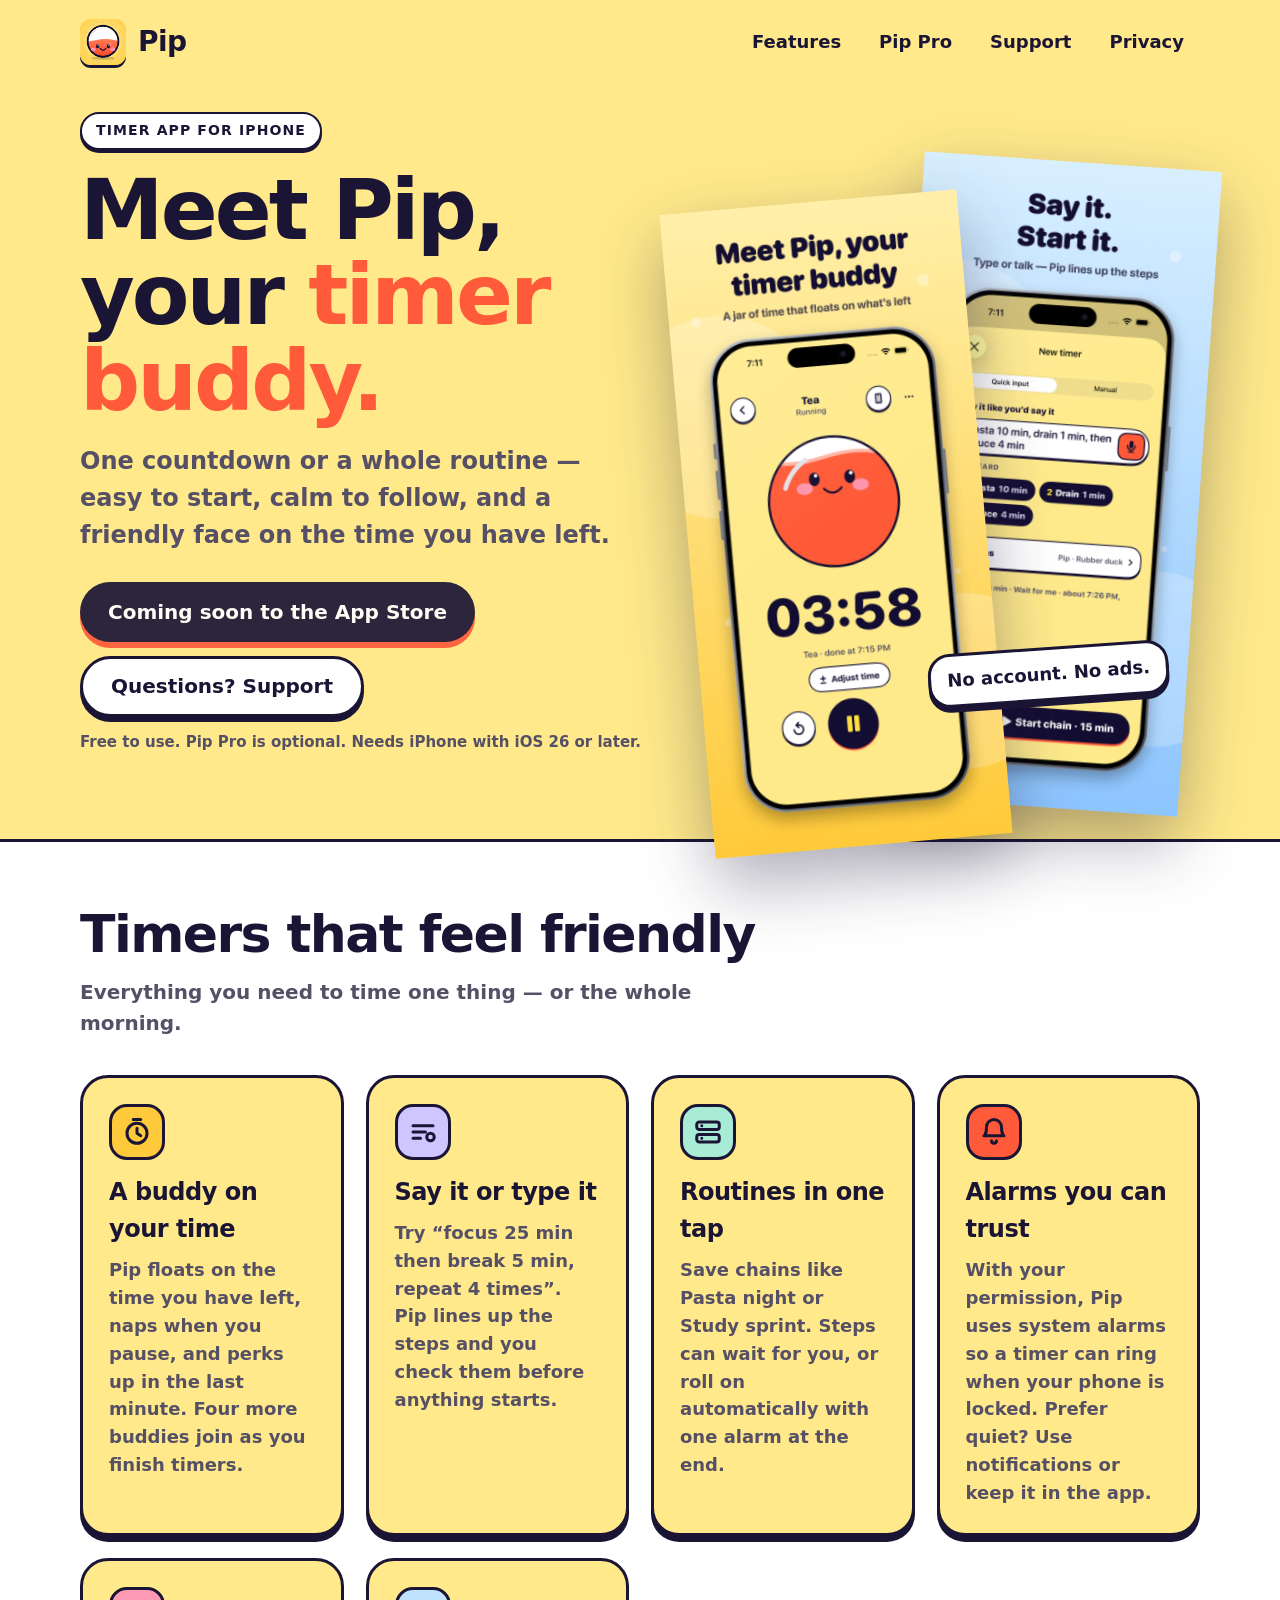
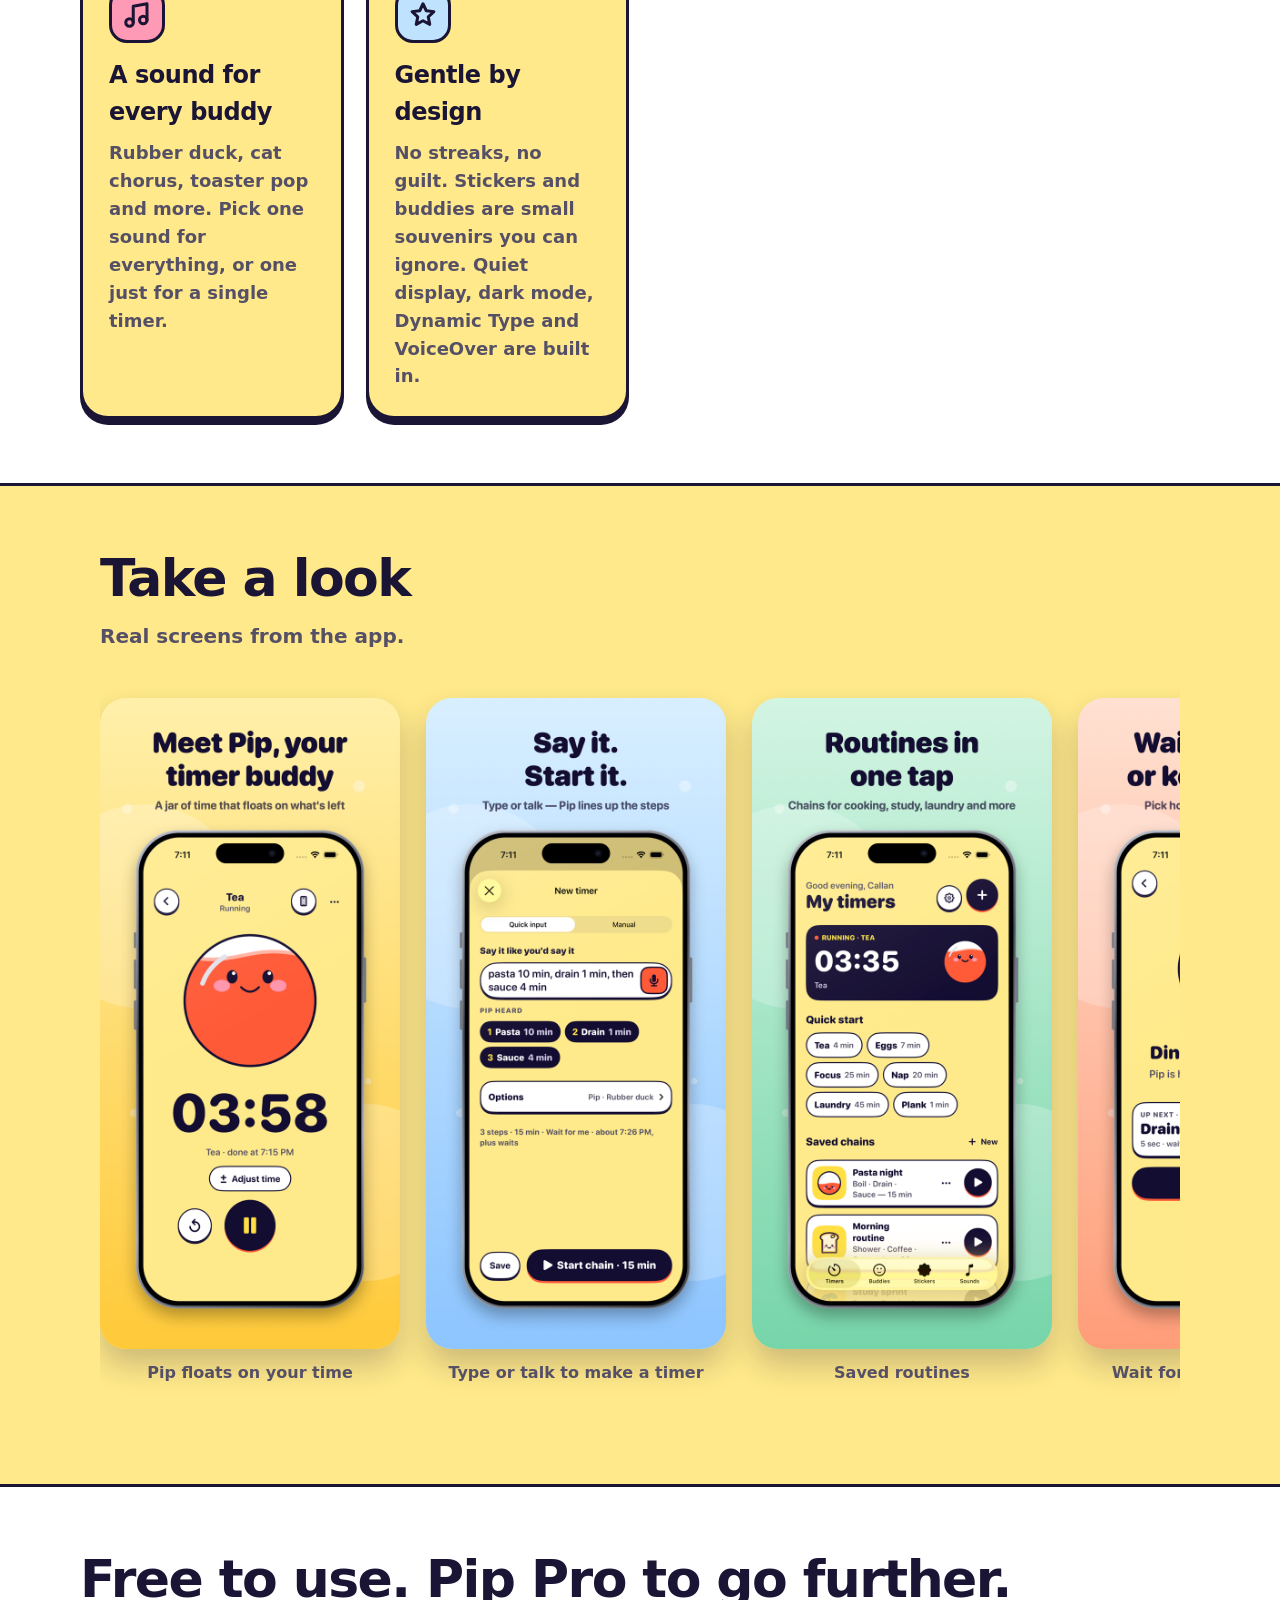
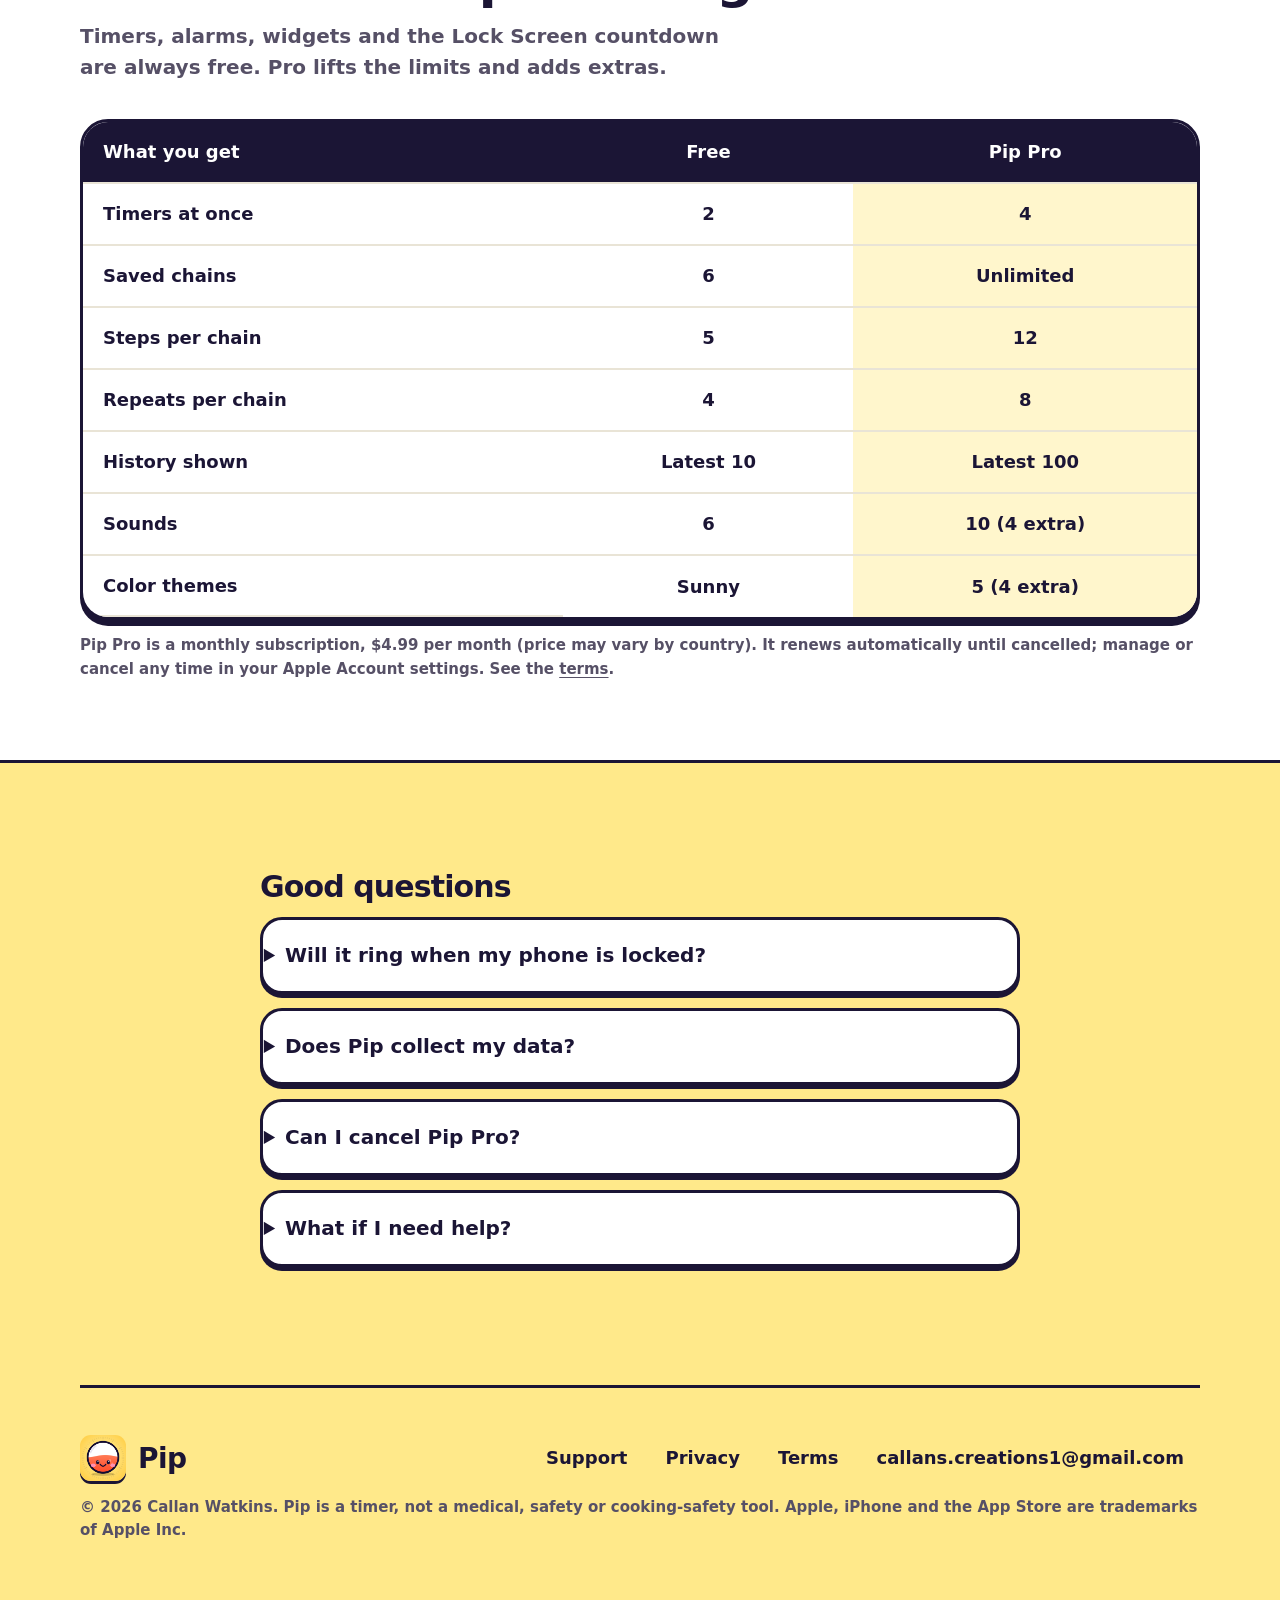
==== index.html @ 09d7d2af "Pip website, support, privacy and terms pages Co-Authored-By: Claude Sonnet 5.5 <noreply@anthropic.c" ====
<!doctype html>
<html lang="en">
<head>
<meta charset="utf-8">
<meta name="viewport" content="width=device-width, initial-scale=1">
<title>Pip — your friendly timer buddy for iPhone</title>
<meta name="description" content="Pip is a cheerful timer for iPhone: one countdown or a whole routine, a buddy on your time, and alarms you can trust. Free, with an optional Pip Pro.">
<meta name="theme-color" content="#ffe98a">
<meta property="og:title" content="Pip — your friendly timer buddy for iPhone">
<meta property="og:description" content="Pip is a cheerful timer for iPhone: one countdown or a whole routine, a buddy on your time, and alarms you can trust. Free, with an optional Pip Pro.">
<meta property="og:type" content="website">
<meta property="og:image" content="https://callan-watkins.github.io/pip-timer/assets/og-image.png">
<meta name="twitter:card" content="summary_large_image">
<link rel="icon" href="assets/favicon.png">
<link rel="apple-touch-icon" href="assets/icon-180.png">
<link rel="stylesheet" href="assets/style.css?v=2">
</head>
<body>
<a class="skip" href="#main">Skip to content</a>
<div class="wrap">
<header class="top">
  <a class="brand" href="./"><img src="assets/icon-180.png" alt="" width="46" height="46">Pip</a>
  <nav class="links" aria-label="Main">
    <a href="./#features">Features</a><a href="./#pro">Pip Pro</a><a href="support.html">Support</a><a href="privacy.html">Privacy</a>
  </nav>
</header>
<main id="main">

<section class="hero" aria-labelledby="h">
  <div>
    <span class="eyebrow">Timer app for iPhone</span>
    <h1 id="h">Meet Pip, your <span class="pop">timer buddy.</span></h1>
    <p class="lead">One countdown or a whole routine — easy to start, calm to follow, and a friendly face on the time you have left.</p>
    <div class="cta">
      <a class="btn" href="#" aria-disabled="true" role="button">Coming soon to the App Store</a>
      <a class="btn ghost" href="support.html">Questions? Support</a>
    </div>
    <p class="note">Free to use. Pip Pro is optional. Needs iPhone with iOS 26 or later.</p>
  </div>
  <div class="phones" aria-hidden="true">
    <img src="assets/screens/01-pip-floats.png" alt="" width="660" height="1434">
    <img src="assets/screens/02-say-it.png" alt="" width="660" height="1434">
    <div class="sticker">No account. No ads.</div>
  </div>
</section>

<section id="features" class="band" aria-labelledby="fh">
  <div class="wrap">
    <h2 id="fh">Timers that feel friendly</h2>
    <p class="sub">Everything you need to time one thing — or the whole morning.</p>
    <div class="grid"><article class="card"><span class="ico "><svg viewBox="0 0 24 24" aria-hidden="true"><circle cx="12" cy="13" r="8"/><path d="M12 9v4l3 2M9 2h6"/></svg></span><h3>A buddy on your time</h3><p>Pip floats on the time you have left, naps when you pause, and perks up in the last minute. Four more buddies join as you finish timers.</p></article>
<article class="card"><span class="ico p"><svg viewBox="0 0 24 24" aria-hidden="true"><path d="M4 7h16M4 12h10M4 17h6"/><circle cx="18" cy="16" r="3"/></svg></span><h3>Say it or type it</h3><p>Try “focus 25 min then break 5 min, repeat 4 times”. Pip lines up the steps and you check them before anything starts.</p></article>
<article class="card"><span class="ico g"><svg viewBox="0 0 24 24" aria-hidden="true"><rect x="3" y="4" width="18" height="6" rx="2"/><rect x="3" y="14" width="18" height="6" rx="2"/><path d="M7 7h.01M7 17h.01"/></svg></span><h3>Routines in one tap</h3><p>Save chains like Pasta night or Study sprint. Steps can wait for you, or roll on automatically with one alarm at the end.</p></article>
<article class="card"><span class="ico o"><svg viewBox="0 0 24 24" aria-hidden="true"><path d="M6 8a6 6 0 1 1 12 0c0 6 2 7 2 7H4s2-1 2-7"/><path d="M10 19a2 2 0 0 0 4 0"/></svg></span><h3>Alarms you can trust</h3><p>With your permission, Pip uses system alarms so a timer can ring when your phone is locked. Prefer quiet? Use notifications or keep it in the app.</p></article>
<article class="card"><span class="ico k"><svg viewBox="0 0 24 24" aria-hidden="true"><path d="M9 18V5l11-2v13"/><circle cx="6" cy="18" r="3"/><circle cx="17" cy="16" r="3"/></svg></span><h3>A sound for every buddy</h3><p>Rubber duck, cat chorus, toaster pop and more. Pick one sound for everything, or one just for a single timer.</p></article>
<article class="card"><span class="ico s"><svg viewBox="0 0 24 24" aria-hidden="true"><path d="M12 3l2.6 5.6 6.1.7-4.5 4.2 1.2 6L12 16.6 6.6 19.5l1.2-6L3.3 9.3l6.1-.7z"/></svg></span><h3>Gentle by design</h3><p>No streaks, no guilt. Stickers and buddies are small souvenirs you can ignore. Quiet display, dark mode, Dynamic Type and VoiceOver are built in.</p></article></div>
  </div>
</section>

<section aria-labelledby="gh">
  <div class="wrap">
    <h2 id="gh">Take a look</h2>
    <p class="sub">Real screens from the app.</p>
    <div class="gallery" role="list" tabindex="0" aria-label="App screenshots"><figure><img src="assets/screens/01-pip-floats.png" alt="Pip app screenshot: Pip floats on your time" loading="lazy" width="660" height="1434"><figcaption>Pip floats on your time</figcaption></figure>
<figure><img src="assets/screens/02-say-it.png" alt="Pip app screenshot: Type or talk to make a timer" loading="lazy" width="660" height="1434"><figcaption>Type or talk to make a timer</figcaption></figure>
<figure><img src="assets/screens/03-routines.png" alt="Pip app screenshot: Saved routines" loading="lazy" width="660" height="1434"><figcaption>Saved routines</figcaption></figure>
<figure><img src="assets/screens/04-wait-for-me.png" alt="Pip app screenshot: Wait for me, or automatic" loading="lazy" width="660" height="1434"><figcaption>Wait for me, or automatic</figcaption></figure>
<figure><img src="assets/screens/05-buddies.png" alt="Pip app screenshot: Five buddies" loading="lazy" width="660" height="1434"><figcaption>Five buddies</figcaption></figure>
<figure><img src="assets/screens/06-sounds.png" alt="Pip app screenshot: Every buddy has its own sound" loading="lazy" width="660" height="1434"><figcaption>Every buddy has its own sound</figcaption></figure>
<figure><img src="assets/screens/07-pro.png" alt="Pip app screenshot: Pip Pro" loading="lazy" width="660" height="1434"><figcaption>Pip Pro</figcaption></figure></div>
  </div>
</section>

<section id="pro" class="band" aria-labelledby="ph">
  <div class="wrap">
    <h2 id="ph">Free to use. Pip Pro to go further.</h2>
    <p class="sub">Timers, alarms, widgets and the Lock Screen countdown are always free. Pro lifts the limits and adds extras.</p>
    <table class="compare">
      <caption class="sr" style="position:absolute;left:-999px">Free compared with Pip Pro</caption>
      <thead><tr><th scope="col">What you get</th><th scope="col">Free</th><th scope="col">Pip Pro</th></tr></thead>
      <tbody>
        <tr><th scope="row">Timers at once</th><td>2</td><td class="pro">4</td></tr>
        <tr><th scope="row">Saved chains</th><td>6</td><td class="pro">Unlimited</td></tr>
        <tr><th scope="row">Steps per chain</th><td>5</td><td class="pro">12</td></tr>
        <tr><th scope="row">Repeats per chain</th><td>4</td><td class="pro">8</td></tr>
        <tr><th scope="row">History shown</th><td>Latest 10</td><td class="pro">Latest 100</td></tr>
        <tr><th scope="row">Sounds</th><td>6</td><td class="pro">10 (4 extra)</td></tr>
        <tr><th scope="row">Color themes</th><td>Sunny</td><td class="pro">5 (4 extra)</td></tr>
      </tbody>
    </table>
    <p class="note">Pip Pro is a monthly subscription, $4.99 per month (price may vary by country). It renews automatically until cancelled; manage or cancel any time in your Apple Account settings. See the <a href="terms.html">terms</a>.</p>
  </div>
</section>

<section aria-labelledby="qh">
  <div class="wrap prose">
    <h2 id="qh">Good questions</h2>
    <details><summary>Will it ring when my phone is locked?</summary><p>With your permission Pip uses iOS system alarms, which are made for this. You can also choose normal notifications (these follow your silent and Focus settings) or keep timers in the app only. Pip always shows which one a timer is using.</p></details>
    <details><summary>Does Pip collect my data?</summary><p>No. There are no accounts, ads, analytics or tracking, and Pip doesn’t use the network. Your timers, name and settings stay on your iPhone. Read the <a href="privacy.html">privacy policy</a>.</p></details>
    <details><summary>Can I cancel Pip Pro?</summary><p>Any time, in Settings → your name → Subscriptions on your iPhone. You keep Pro until the end of the period you paid for, then Pip goes back to the free limits. Nothing you made is deleted.</p></details>
    <details><summary>What if I need help?</summary><p>Email <a href="mailto:callans.creations1@gmail.com">callans.creations1@gmail.com</a> or visit the <a href="support.html">support page</a>.</p></details>
  </div>
</section>

</main>
<footer>
  <div class="cols">
    <a class="brand" href="./"><img src="assets/icon-180.png" alt="" width="46" height="46">Pip</a>
    <nav class="links" aria-label="Footer">
      <a href="support.html">Support</a><a href="privacy.html">Privacy</a><a href="terms.html">Terms</a><a href="mailto:callans.creations1@gmail.com">callans.creations1@gmail.com</a>
    </nav>
  </div>
  <p class="small">&copy; 2026 Callan Watkins. Pip is a timer, not a medical, safety or cooking-safety tool. Apple, iPhone and the App Store are trademarks of Apple Inc.</p>
</footer>
</div>
</body>
</html>
---- assets/style.css ----
:root {
  --sun: #ffe98a; --sun-deep: #ffc93c; --ink: #1b1535; --ink-2: #565066; --paper: #ffffff; --cream: #fff6cc;
  --orange: #ff5a3a; --purple: #7b65ff; --green: #17b890; --pink: #ff9ab6; --line: #e9e4d6;
  --bg: var(--sun); --card: var(--paper); --text: var(--ink); --muted: var(--ink-2); --shadow: var(--ink);
  --radius: 28px;
  --font: ui-rounded, "SF Pro Rounded", "Nunito", "Avenir Next Rounded", system-ui, -apple-system, "Segoe UI", sans-serif;
}
@media (prefers-color-scheme: dark) {
  :root { --bg: #15112b; --card: #262044; --text: #f6f2ff; --muted: #bdb5d6; --shadow: #05030c; --line: #3a3263; --cream: #302958; }
}
* { box-sizing: border-box; }
html { scroll-behavior: smooth; }
@media (prefers-reduced-motion: reduce) { html { scroll-behavior: auto; } * { animation: none !important; transition: none !important; } }
body { margin: 0; font-family: var(--font); background: var(--bg); color: var(--text); line-height: 1.55; font-size: 18px; -webkit-font-smoothing: antialiased; }
img { max-width: 100%; height: auto; display: block; }
a { color: inherit; text-underline-offset: 3px; }
a:focus-visible, button:focus-visible, summary:focus-visible { outline: 4px solid var(--purple); outline-offset: 3px; border-radius: 12px; }
.wrap { width: min(1120px, 100% - 40px); margin-inline: auto; }
.skip { position: absolute; left: -999px; top: 8px; background: var(--ink); color: #fff; padding: 10px 16px; border-radius: 12px; z-index: 10; }
.skip:focus { left: 12px; }

header.top { display: flex; align-items: center; justify-content: space-between; padding: 18px 0; gap: 16px; flex-wrap: wrap; }
.brand { display: flex; align-items: center; gap: 12px; font-weight: 900; font-size: 28px; text-decoration: none; letter-spacing: -0.02em; }
.brand img { width: 46px; height: 46px; border-radius: 11px; box-shadow: 0 3px 0 var(--shadow); }
nav.links { display: flex; gap: 6px; flex-wrap: wrap; }
nav.links a { text-decoration: none; font-weight: 800; padding: 10px 16px; border-radius: 999px; min-height: 44px; display: inline-flex; align-items: center; }
nav.links a:hover, nav.links a[aria-current] { background: var(--card); box-shadow: 0 3px 0 var(--shadow); border: 2px solid var(--shadow); padding: 8px 14px; }

.hero { display: grid; grid-template-columns: 1.05fr 0.95fr; gap: 40px; align-items: center; padding: 28px 0 70px; }
.eyebrow { display: inline-block; font-weight: 900; font-size: 14px; letter-spacing: 0.08em; text-transform: uppercase; background: var(--card); border: 2px solid var(--shadow); border-radius: 999px; padding: 6px 14px; box-shadow: 0 3px 0 var(--shadow); }
h1 { font-size: clamp(44px, 7vw, 84px); line-height: 1.02; letter-spacing: -0.035em; margin: 18px 0 18px; font-weight: 900; }
h1 .pop { color: var(--orange); }
.lead { font-size: clamp(19px, 2.2vw, 24px); color: var(--muted); max-width: 34ch; margin: 0 0 28px; font-weight: 600; }
.cta { display: flex; gap: 14px; flex-wrap: wrap; align-items: center; }
.btn { display: inline-flex; align-items: center; justify-content: center; gap: 10px; min-height: 60px; padding: 12px 28px; text-align: center; border-radius: 999px; font-weight: 900; font-size: 20px; text-decoration: none; background: var(--ink); color: #fff; box-shadow: 0 6px 0 var(--orange); transition: transform .12s, box-shadow .12s; border: 0; cursor: pointer; font-family: inherit; }
.btn:hover { transform: translateY(2px); box-shadow: 0 4px 0 var(--orange); }
.btn:active { transform: translateY(5px); box-shadow: 0 1px 0 var(--orange); }
.btn.ghost { background: var(--card); color: var(--text); border: 3px solid var(--shadow); box-shadow: 0 5px 0 var(--shadow); }
.btn[aria-disabled="true"] { opacity: .92; cursor: default; }
.note { font-size: 15px; color: var(--muted); font-weight: 700; margin-top: 14px; }
@media (prefers-color-scheme: dark) { .btn { background: var(--sun-deep); color: var(--ink); } }

.phones { position: relative; min-height: 560px; }
.phones img { position: absolute; width: 58%; filter: drop-shadow(0 28px 34px rgba(27,21,53,.35)); }
.phones img:nth-child(1) { left: 0; top: 40px; transform: rotate(-5deg); z-index: 2; }
.phones img:nth-child(2) { right: 0; top: 0; transform: rotate(4deg); }
.sticker { position: absolute; z-index: 3; right: 6%; bottom: 20px; background: var(--card); border: 3px solid var(--shadow); box-shadow: 0 5px 0 var(--shadow); border-radius: 22px; padding: 10px 16px; font-weight: 900; transform: rotate(-4deg); }

section { padding: 64px 0; }
h2 { font-size: clamp(32px, 4.4vw, 52px); line-height: 1.08; letter-spacing: -0.03em; margin: 0 0 14px; font-weight: 900; }
.sub { color: var(--muted); font-weight: 600; font-size: 20px; max-width: 46ch; margin: 0 0 36px; }
.band { background: var(--card); border-block: 3px solid var(--shadow); width: 100vw; margin-left: calc(50% - 50vw); }
body { overflow-x: clip; }
.grid { display: grid; grid-template-columns: repeat(auto-fit, minmax(260px, 1fr)); gap: 22px; }
.card { background: var(--card); border: 3px solid var(--shadow); border-radius: var(--radius); padding: 26px; box-shadow: 0 6px 0 var(--shadow); }
.band .card { background: var(--bg); }
.card h3 { margin: 14px 0 8px; font-size: 24px; letter-spacing: -0.02em; }
.card p { margin: 0; color: var(--muted); font-weight: 600; }
.ico { width: 56px; height: 56px; border-radius: 18px; display: grid; place-items: center; border: 3px solid var(--shadow); background: var(--sun-deep); }
.ico svg { width: 30px; height: 30px; stroke: var(--ink); fill: none; stroke-width: 2.4; stroke-linecap: round; stroke-linejoin: round; }
.ico.o { background: var(--orange); } .ico.p { background: #cfc6ff; } .ico.g { background: #a8ecd6; } .ico.k { background: var(--pink); } .ico.s { background: #bfe3ff; }

.gallery { display: flex; gap: 26px; overflow-x: auto; padding: 10px 4px 34px; scroll-snap-type: x mandatory; -webkit-overflow-scrolling: touch; }
.gallery figure { margin: 0; flex: 0 0 min(300px, 72vw); scroll-snap-align: start; }
.gallery img { border-radius: 26px; box-shadow: 0 16px 30px rgba(27,21,53,.22); }
.gallery figcaption { text-align: center; font-weight: 800; margin-top: 12px; color: var(--muted); font-size: 16px; }

table.compare { width: 100%; border-collapse: separate; border-spacing: 0; background: var(--card); border: 3px solid var(--shadow); border-radius: var(--radius); overflow: hidden; box-shadow: 0 6px 0 var(--shadow); }
.compare th, .compare td { padding: 16px 20px; text-align: left; border-bottom: 2px solid var(--line); font-weight: 700; }
.compare thead th { background: var(--ink); color: #fff; font-size: 18px; }
@media (prefers-color-scheme: dark) { .compare thead th { background: var(--sun-deep); color: var(--ink); } }
.compare tr:last-child td { border-bottom: 0; }
.compare td:nth-child(n+2), .compare th:nth-child(n+2) { text-align: center; }
.compare td.pro { background: var(--cream); font-weight: 900; }

details { background: var(--card); border: 3px solid var(--shadow); border-radius: 22px; padding: 4px 22px; margin: 0 0 14px; box-shadow: 0 4px 0 var(--shadow); }
summary { cursor: pointer; font-weight: 900; font-size: 20px; padding: 16px 0; min-height: 44px; list-style-position: outside; }
details p, details li { color: var(--muted); font-weight: 600; margin: 0 0 16px; }
details ul { padding-left: 22px; margin: 0 0 16px; }

.prose { max-width: 760px; }
.prose h1 { font-size: clamp(38px, 6vw, 60px); }
.prose h2 { font-size: 30px; margin-top: 44px; }
.prose p, .prose li { font-weight: 600; color: var(--text); }
.prose .muted { color: var(--muted); }
.panel { background: var(--card); border: 3px solid var(--shadow); box-shadow: 0 6px 0 var(--shadow); border-radius: var(--radius); padding: 26px; margin: 26px 0; }

footer { padding: 46px 0 60px; border-top: 3px solid var(--shadow); margin-top: 40px; }
footer .cols { display: flex; justify-content: space-between; gap: 24px; flex-wrap: wrap; align-items: center; }
footer a { font-weight: 800; }
footer .small { color: var(--muted); font-size: 15px; font-weight: 600; margin-top: 14px; }

@media (max-width: 860px) {
  .hero { grid-template-columns: 1fr; padding-bottom: 40px; }
  .phones { min-height: 480px; max-width: 520px; margin-inline: auto; width: 100%; }
  section { padding: 44px 0; }
}
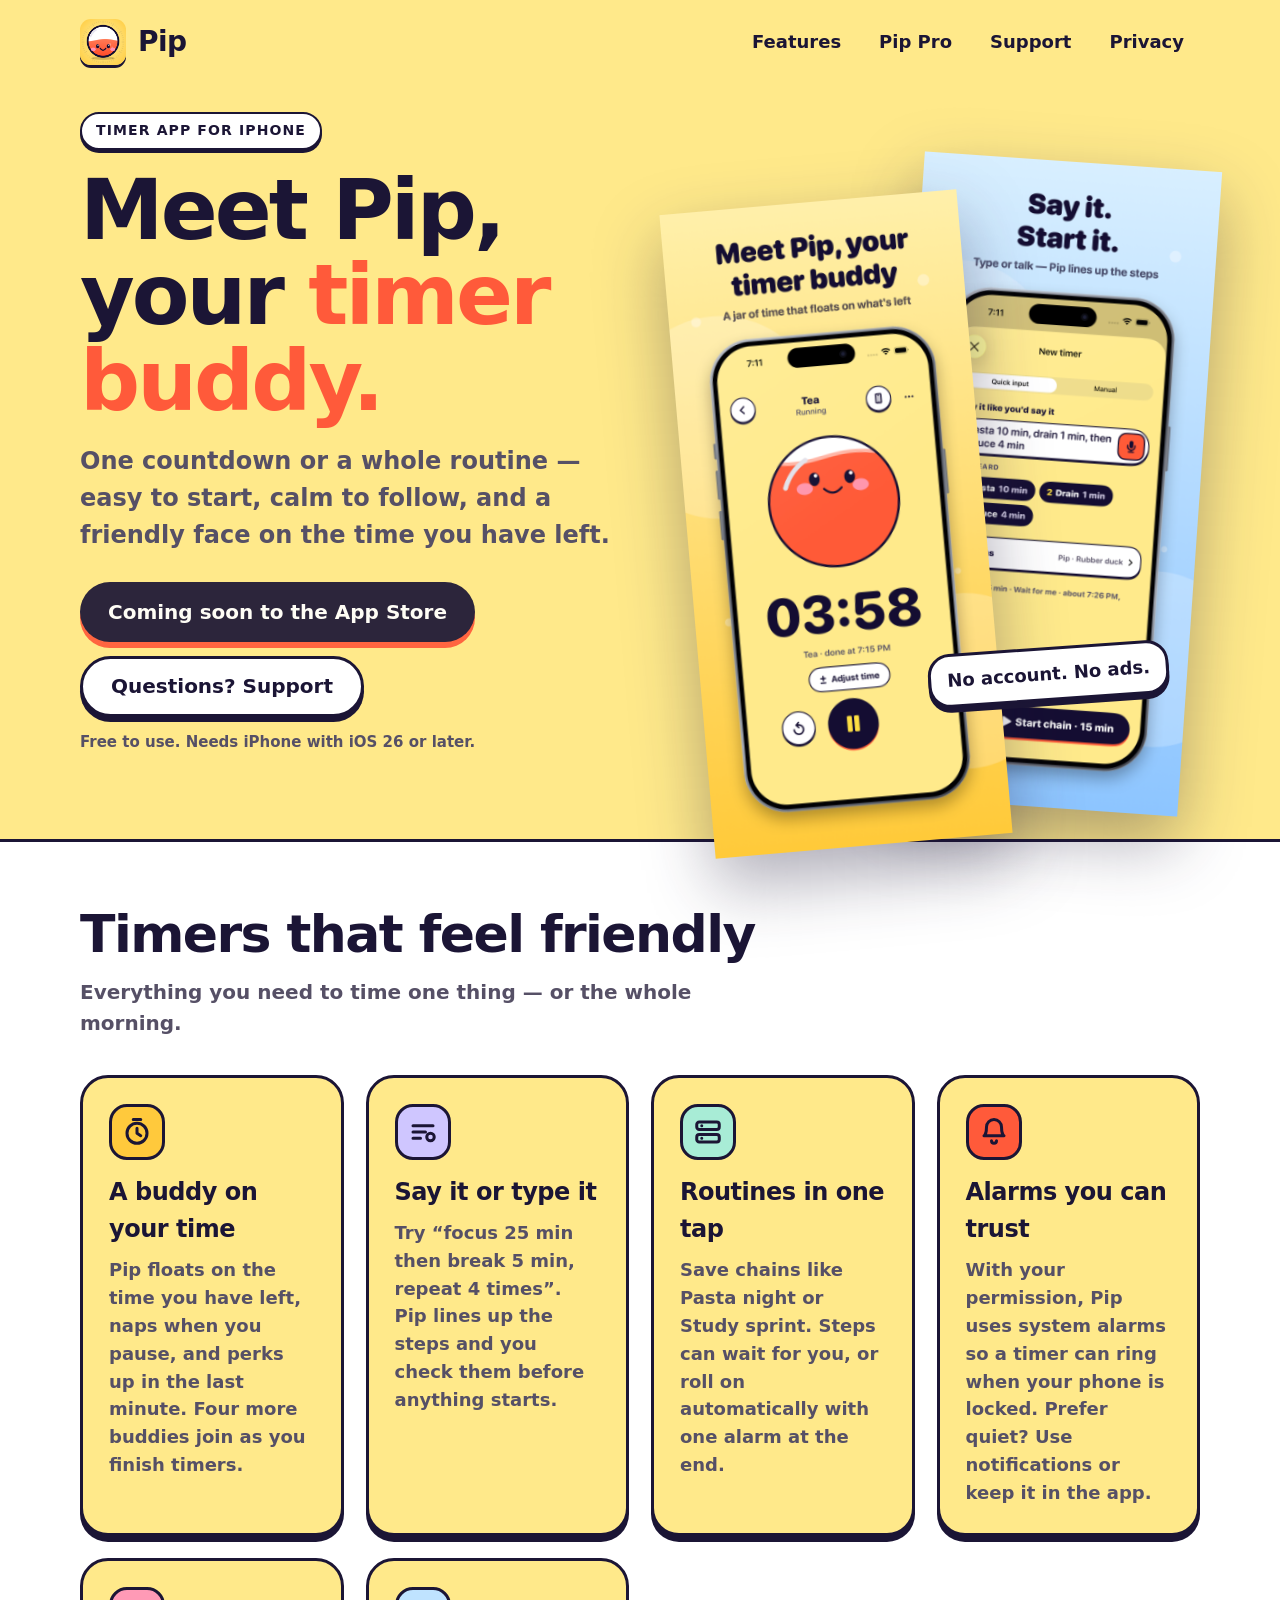
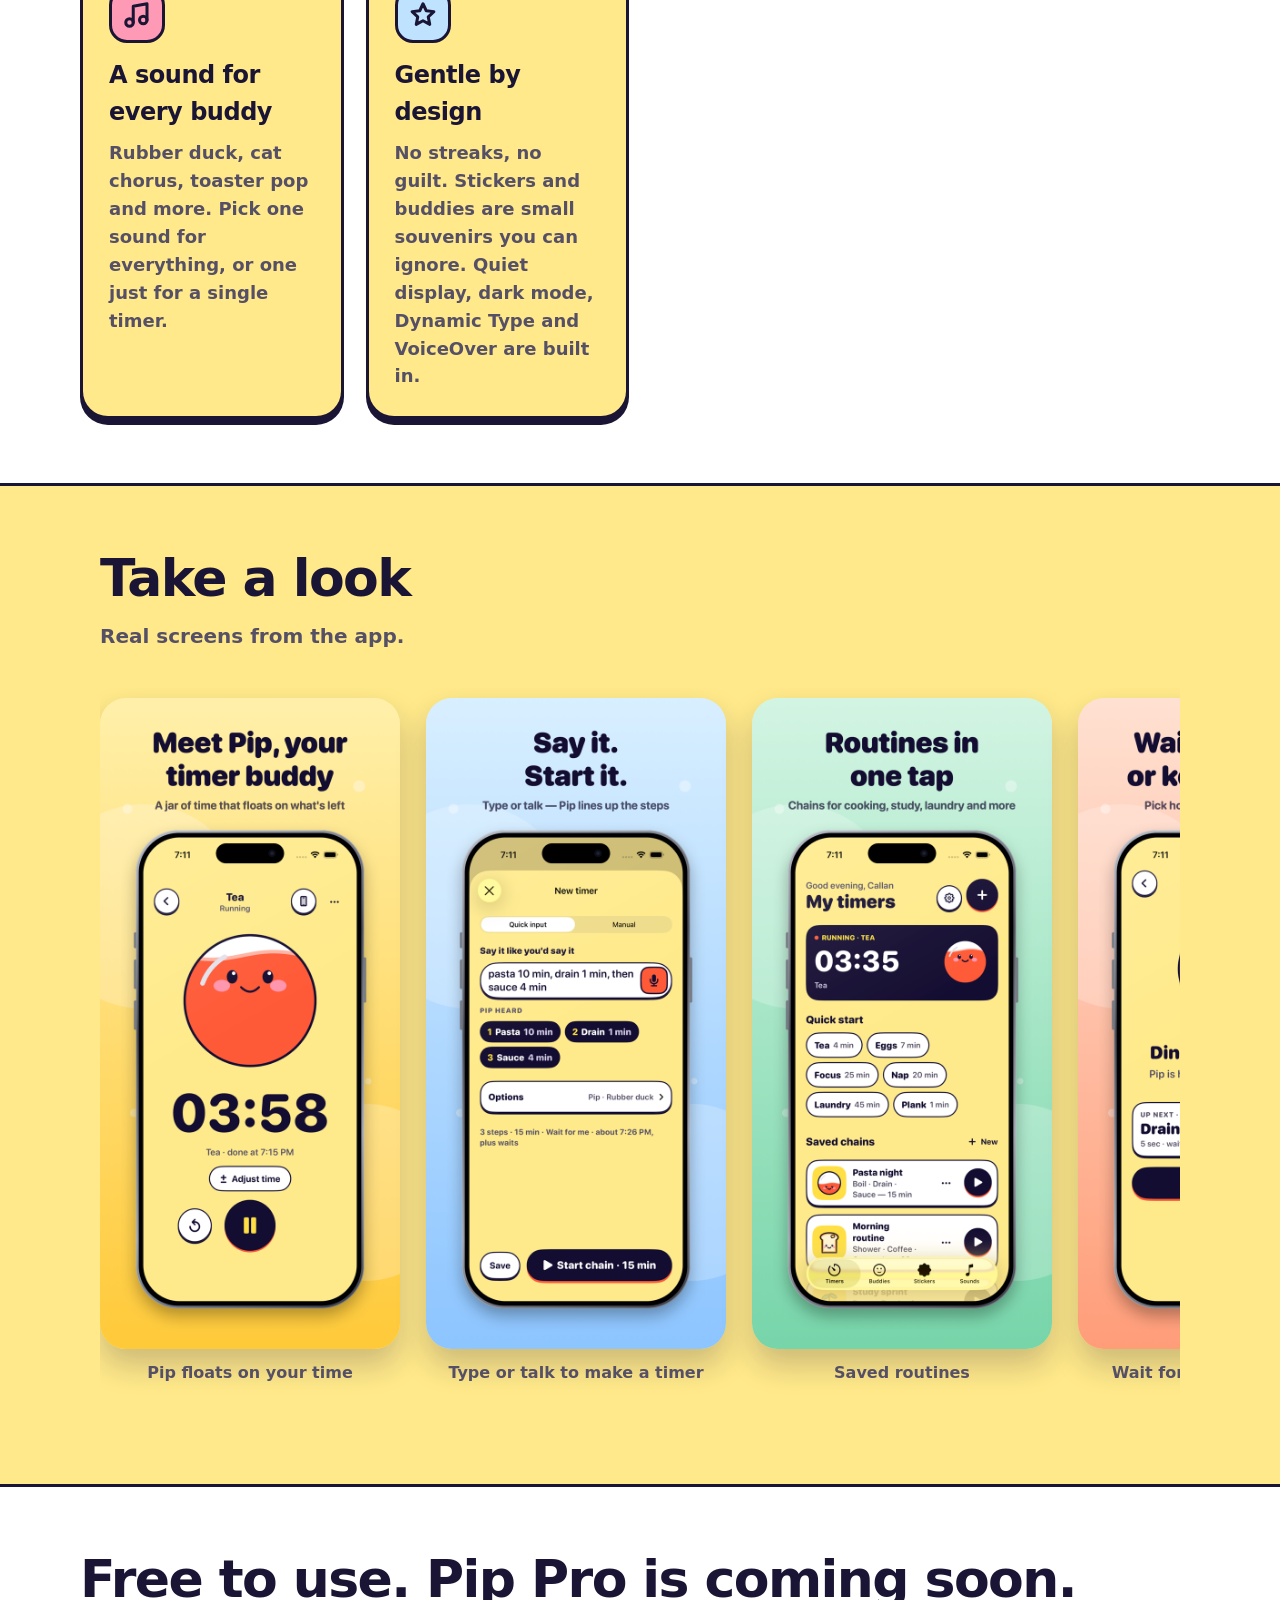
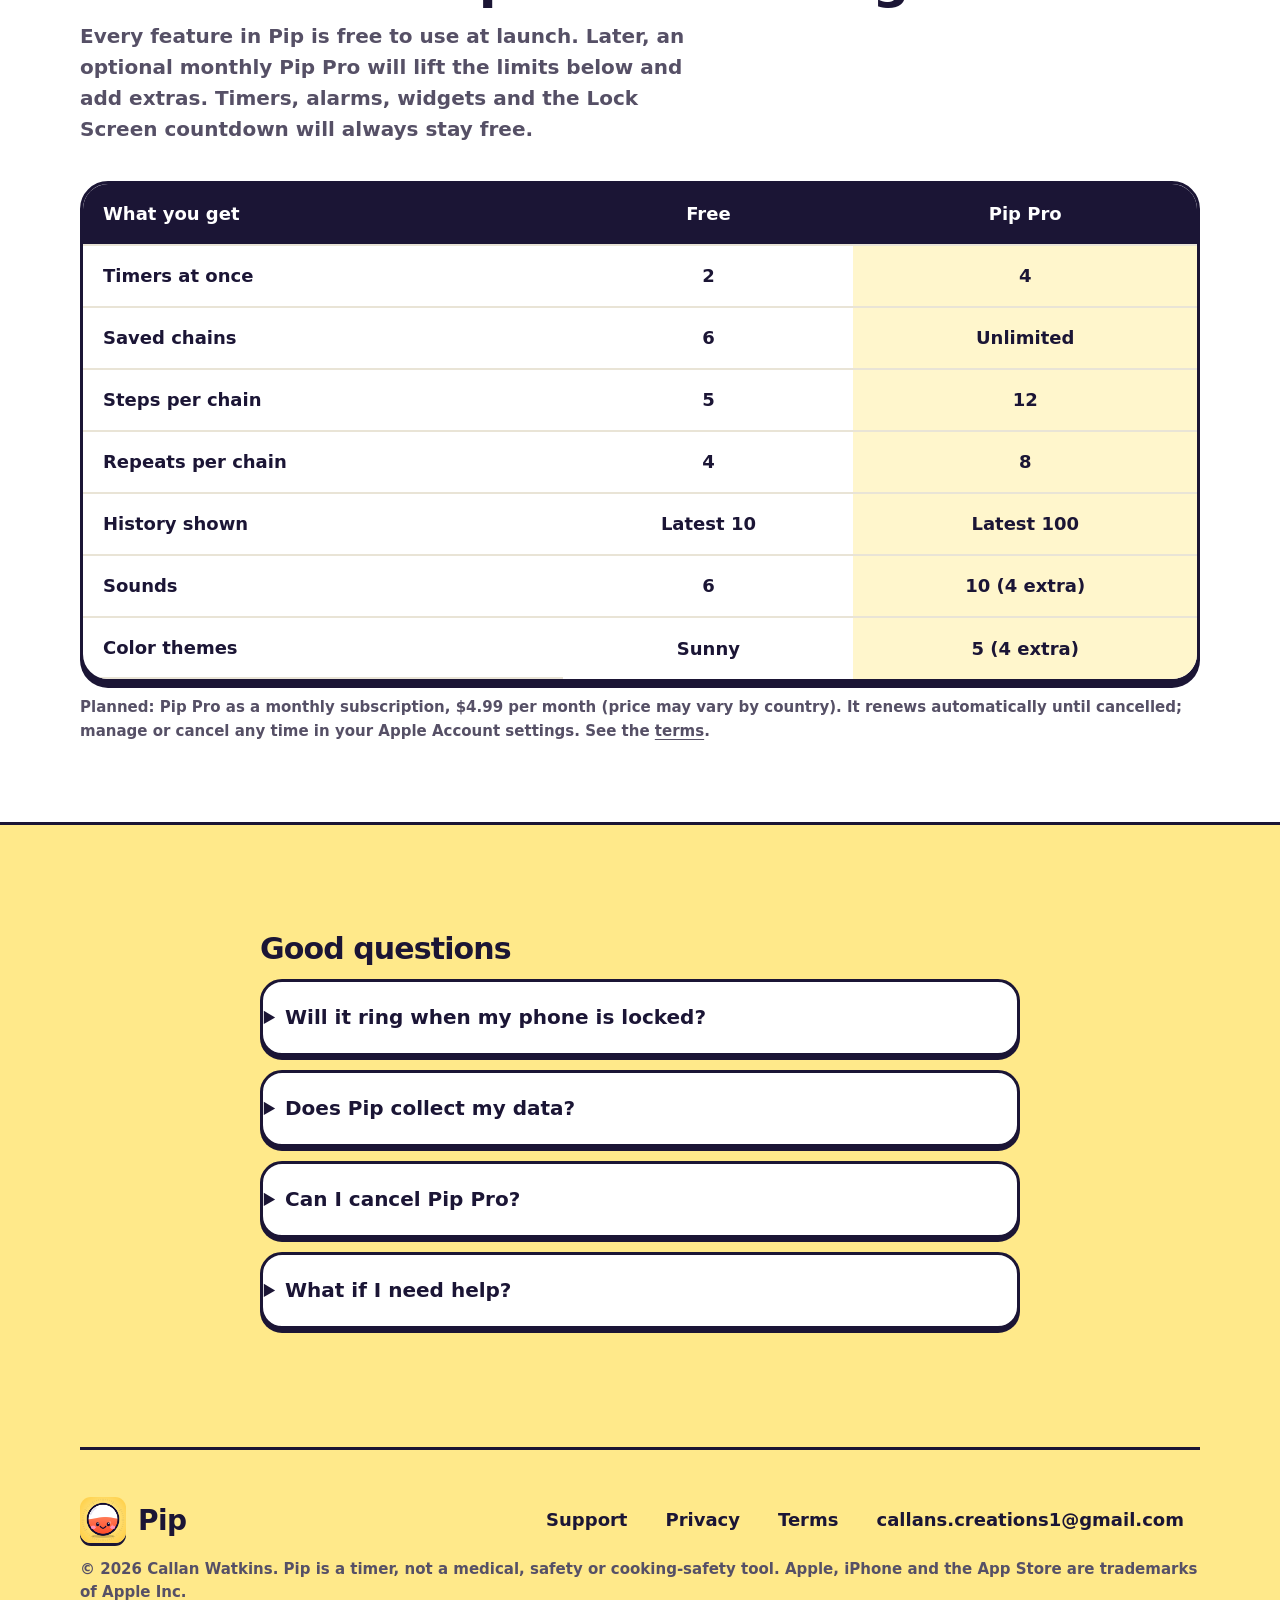
==== commit 88261252: "Site: Pip Pro coming soon; add structured data, robots and sitemap Co-Authored-By: Claude Sonnet 5.5" ====
--- a/index.html
+++ b/index.html
@@ -4,16 +4,17 @@
 <meta charset="utf-8">
 <meta name="viewport" content="width=device-width, initial-scale=1">
 <title>Pip — your friendly timer buddy for iPhone</title>
-<meta name="description" content="Pip is a cheerful timer for iPhone: one countdown or a whole routine, a buddy on your time, and alarms you can trust. Free, with an optional Pip Pro.">
+<meta name="description" content="Pip is a cheerful timer for iPhone: one countdown or a whole routine, a buddy on your time, and alarms you can trust. Free to use.">
 <meta name="theme-color" content="#ffe98a">
 <meta property="og:title" content="Pip — your friendly timer buddy for iPhone">
-<meta property="og:description" content="Pip is a cheerful timer for iPhone: one countdown or a whole routine, a buddy on your time, and alarms you can trust. Free, with an optional Pip Pro.">
+<meta property="og:description" content="Pip is a cheerful timer for iPhone: one countdown or a whole routine, a buddy on your time, and alarms you can trust. Free to use.">
 <meta property="og:type" content="website">
 <meta property="og:image" content="https://callan-watkins.github.io/pip-timer/assets/og-image.png">
 <meta name="twitter:card" content="summary_large_image">
 <link rel="icon" href="assets/favicon.png">
 <link rel="apple-touch-icon" href="assets/icon-180.png">
 <link rel="stylesheet" href="assets/style.css?v=2">
+<script type="application/ld+json">{"@context": "https://schema.org", "@type": "SoftwareApplication", "name": "Pip: Timer Buddy", "operatingSystem": "iOS 26+", "applicationCategory": "ProductivityApplication", "description": "Pip is a cheerful timer for iPhone: one countdown or a whole routine, a buddy on your time, and alarms you can trust.", "image": "https://callan-watkins.github.io/pip-timer/assets/og-image.png", "url": "https://callan-watkins.github.io/pip-timer/", "offers": {"@type": "Offer", "price": "0", "priceCurrency": "USD"}, "author": {"@type": "Person", "name": "Callan Watkins"}}</script>
 </head>
 <body>
 <a class="skip" href="#main">Skip to content</a>
@@ -35,7 +36,7 @@
       <a class="btn" href="#" aria-disabled="true" role="button">Coming soon to the App Store</a>
       <a class="btn ghost" href="support.html">Questions? Support</a>
     </div>
-    <p class="note">Free to use. Pip Pro is optional. Needs iPhone with iOS 26 or later.</p>
+    <p class="note">Free to use. Needs iPhone with iOS 26 or later.</p>
   </div>
   <div class="phones" aria-hidden="true">
     <img src="assets/screens/01-pip-floats.png" alt="" width="660" height="1434">
@@ -67,14 +68,14 @@
 <figure><img src="assets/screens/04-wait-for-me.png" alt="Pip app screenshot: Wait for me, or automatic" loading="lazy" width="660" height="1434"><figcaption>Wait for me, or automatic</figcaption></figure>
 <figure><img src="assets/screens/05-buddies.png" alt="Pip app screenshot: Five buddies" loading="lazy" width="660" height="1434"><figcaption>Five buddies</figcaption></figure>
 <figure><img src="assets/screens/06-sounds.png" alt="Pip app screenshot: Every buddy has its own sound" loading="lazy" width="660" height="1434"><figcaption>Every buddy has its own sound</figcaption></figure>
-<figure><img src="assets/screens/07-pro.png" alt="Pip app screenshot: Pip Pro" loading="lazy" width="660" height="1434"><figcaption>Pip Pro</figcaption></figure></div>
+<figure><img src="assets/screens/07-pro.png" alt="Pip app screenshot: Pip Pro" loading="lazy" width="660" height="1434"><figcaption>Pip Pro (coming soon)</figcaption></figure></div>
   </div>
 </section>
 
 <section id="pro" class="band" aria-labelledby="ph">
   <div class="wrap">
-    <h2 id="ph">Free to use. Pip Pro to go further.</h2>
-    <p class="sub">Timers, alarms, widgets and the Lock Screen countdown are always free. Pro lifts the limits and adds extras.</p>
+    <h2 id="ph">Free to use. Pip Pro is coming soon.</h2>
+    <p class="sub">Every feature in Pip is free to use at launch. Later, an optional monthly Pip Pro will lift the limits below and add extras. Timers, alarms, widgets and the Lock Screen countdown will always stay free.</p>
     <table class="compare">
       <caption class="sr" style="position:absolute;left:-999px">Free compared with Pip Pro</caption>
       <thead><tr><th scope="col">What you get</th><th scope="col">Free</th><th scope="col">Pip Pro</th></tr></thead>
@@ -88,7 +89,7 @@
         <tr><th scope="row">Color themes</th><td>Sunny</td><td class="pro">5 (4 extra)</td></tr>
       </tbody>
     </table>
-    <p class="note">Pip Pro is a monthly subscription, $4.99 per month (price may vary by country). It renews automatically until cancelled; manage or cancel any time in your Apple Account settings. See the <a href="terms.html">terms</a>.</p>
+    <p class="note">Planned: Pip Pro as a monthly subscription, $4.99 per month (price may vary by country). It renews automatically until cancelled; manage or cancel any time in your Apple Account settings. See the <a href="terms.html">terms</a>.</p>
   </div>
 </section>
 
